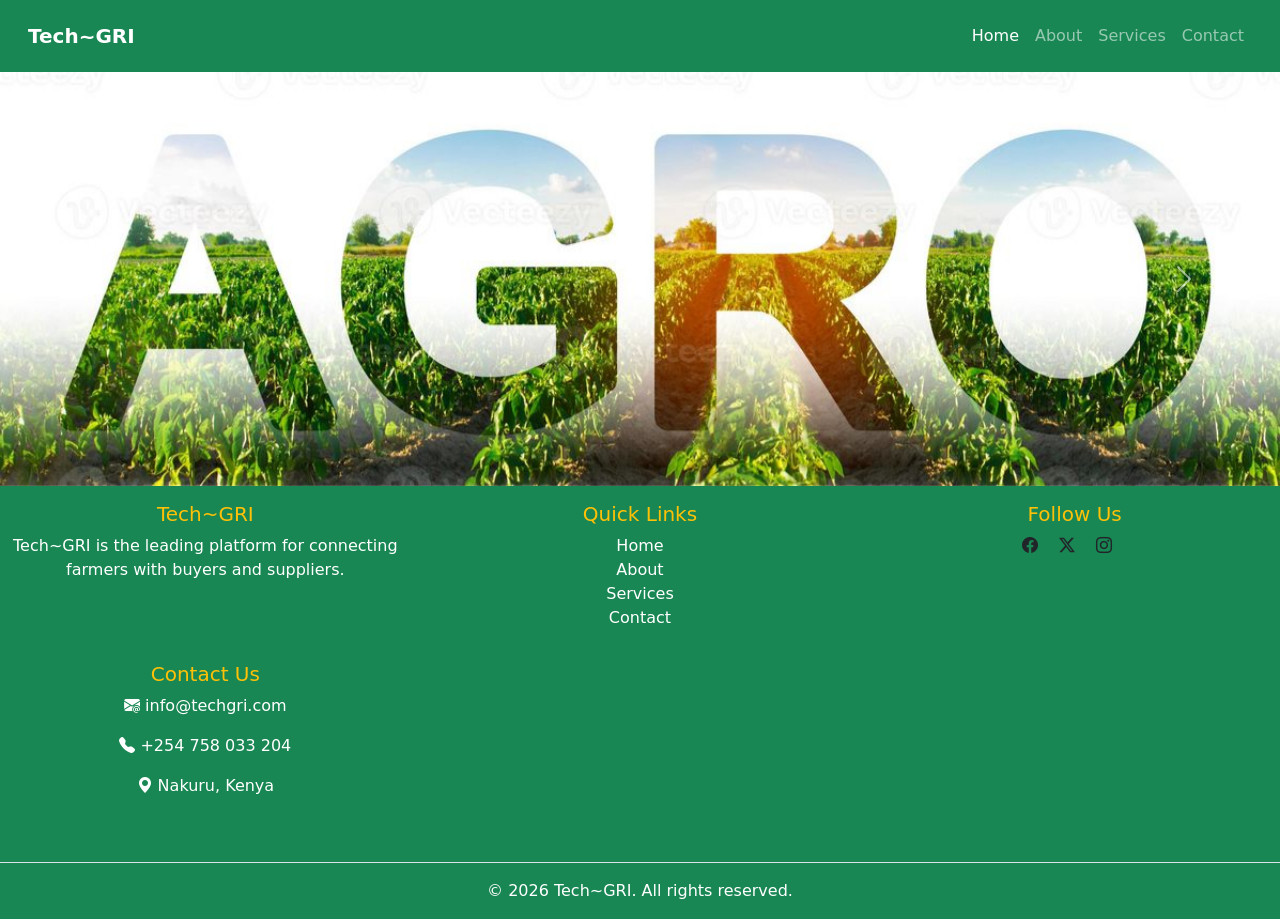
==== index.html @ 675d7405 "save" ====
<!DOCTYPE html>
<html lang="en">
<head>
    <meta charset="UTF-8">
    <meta name="viewport" content="width=device-width, initial-scale=1.0">
    <link rel="stylesheet" href="static/boostrap/css/bootstrap.min.css">
    <link rel="stylesheet" href="static/css/style.css">
    <link rel="stylesheet" href="https://cdn.jsdelivr.net/npm/bootstrap-icons@1.13.1/font/bootstrap-icons.min.css">
    <title>Tech~GRI</title>

</head>
<body>
    <nav class="navbar navbar-expand-lg bg-success navbar-dark p-3">
  <div class="container-fluid">
    <button class="navbar-toggler" type="button" data-bs-toggle="collapse" data-bs-target="#navbarTogglerDemo01" aria-controls="navbarTogglerDemo01" aria-expanded="false" aria-label="Toggle navigation">
      <span class="navbar-toggler-icon"></span>
    </button>
    <div class="collapse navbar-collapse" id="navbarTogglerDemo01">
      <a class="navbar-brand text-white fw-bold" href="index.html">Tech~GRI</a>
      <ul class="navbar-nav ms-auto mb-2 mb-lg-0">
        <li class="nav-item">
          <a class="nav-link active" aria-current="page" href="index.html">Home</a>
        </li>
        <li class="nav-item">
          <a class="nav-link" href="about.html">About</a>
        </li>
        <li class="nav-item">
          <a class="nav-link" href="services.html">Services</a>
        </li>
        <li class="nav-item">
          <a class="nav-link" href="contact.html">Contact</a>
        </li>
      </ul>
     
    </div>
  </div>
</nav>
<!-- carousel -->
 <div id="mycarousel" class="carousel slide">
    <div class="carousel-inner">
        <!-- slide -->
        <div class="carousel-item active">
            <img src="static/images/crops.jpg " class="d-block w-100"mit>
    </div>
    <!-- slide 2 -->
    <div class="carousel-item">
        <img src="static/images/code.jpg" class="d-block w-100"mit>
    </div>
    <!-- slide 3 -->
    <div class="carousel-item">
        <img src="static/images/calf.jpg" class="d-block w-100"mit>
    </div>
    <!-- slide 4 -->
    <div class="carousel-item">
        <img src="static/images/nat.jpg" class="d-block w-100" alt="Slide 4" mit>
    </div>
   </div>
   <!-- controls -->
    <button class="carousel-control-prev" type="button" data-bs-target="#mycarousel" data-bs-slide="prev">
        <span class="carousel-control-prev-icon"></span>
    </button>
    <button class="carousel-control-next" type="button" data-bs-target="#mycarousel" data-bs-slide="next">
        <span class="carousel-control-next-icon"></span>
    </button>
   </div>
 

  <!-- footer -->
<footer>
    <div  class="bg-success text-white text-center">
        <!-- row -->
        <div class="row">
            <!-- column 1 -->
            <div class="col-md-4">
                <h5 class="text-warning text-center pt-3">Tech~GRI</h5>
                <p>Tech~GRI is the leading platform for connecting farmers with buyers and suppliers.</p>
                
            </div>
            <!-- column 2 -->
            <div class="col-md-4">
                <h5 class="text-warning text-center pt-3">Quick Links</h5>
                <ul style="list-style-type: none; padding-left: 0;">
                    <li><a href="index.html" class="text-white text-decoration-none">Home</a></li>
                    <li><a href="about.html" class="text-white text-decoration-none">About</a></li>
                    <li><a href="services.html" class="text-white text-decoration-none">Services</a></li>
                    <li><a href="contact.html" class="text-white text-decoration-none">Contact</a></li>
                </ul>
                
            </div>
            <!-- column 3 -->
            <div class="col-md-4">
                <h5 class="text-warning text-center pt-3">Follow Us</h5>
                <a href="https://www.facebook.com" target="_blank"class="text-dark text-decoration-none me-3">
                <i class="bi bi-facebook"></i></a>
                <a href="https://www.twitter-x.com" target="_blank" class="text-dark text-decoration-none me-3">
                <i class="bi bi-twitter-x"></i></a>
                <a href="https://www.instagram.com/eph.ntus" target="_blank" class="text-dark text-decoration-none me-3">
                <i class="bi bi-instagram"></i></a>
            </div>
            <!-- column 4 -->
            <div class="col-md-4">
            <h5 class="text-warning text-center pt-3">Contact Us</h5>
            <p> <i class="bi bi-envelope-at-fill"></i> info@techgri.com</p>
            <p> <i class="bi bi-telephone-fill"></i> +254 758 033 204</p>
             <p> <i class="bi bi-geo-alt-fill"></i> Nakuru, Kenya</p>
            </div>
    <div class="text-center border-top mt-5 pt-3">
        <p>&copy; 2026 Tech~GRI. All rights reserved.</p>
    </div>
    </div>
    
    
</footer>   
    
    
   <script src="static/boostrap/js/bootstrap.min.js"></script>
</body>
</html>
---- static/css/style.css ----
.mit{
    height: 500px;
    object-fit: cover;
    width: 100%;
}
@media (max-width: 768px) {
    .mit{
        height: 300px;
    }
}
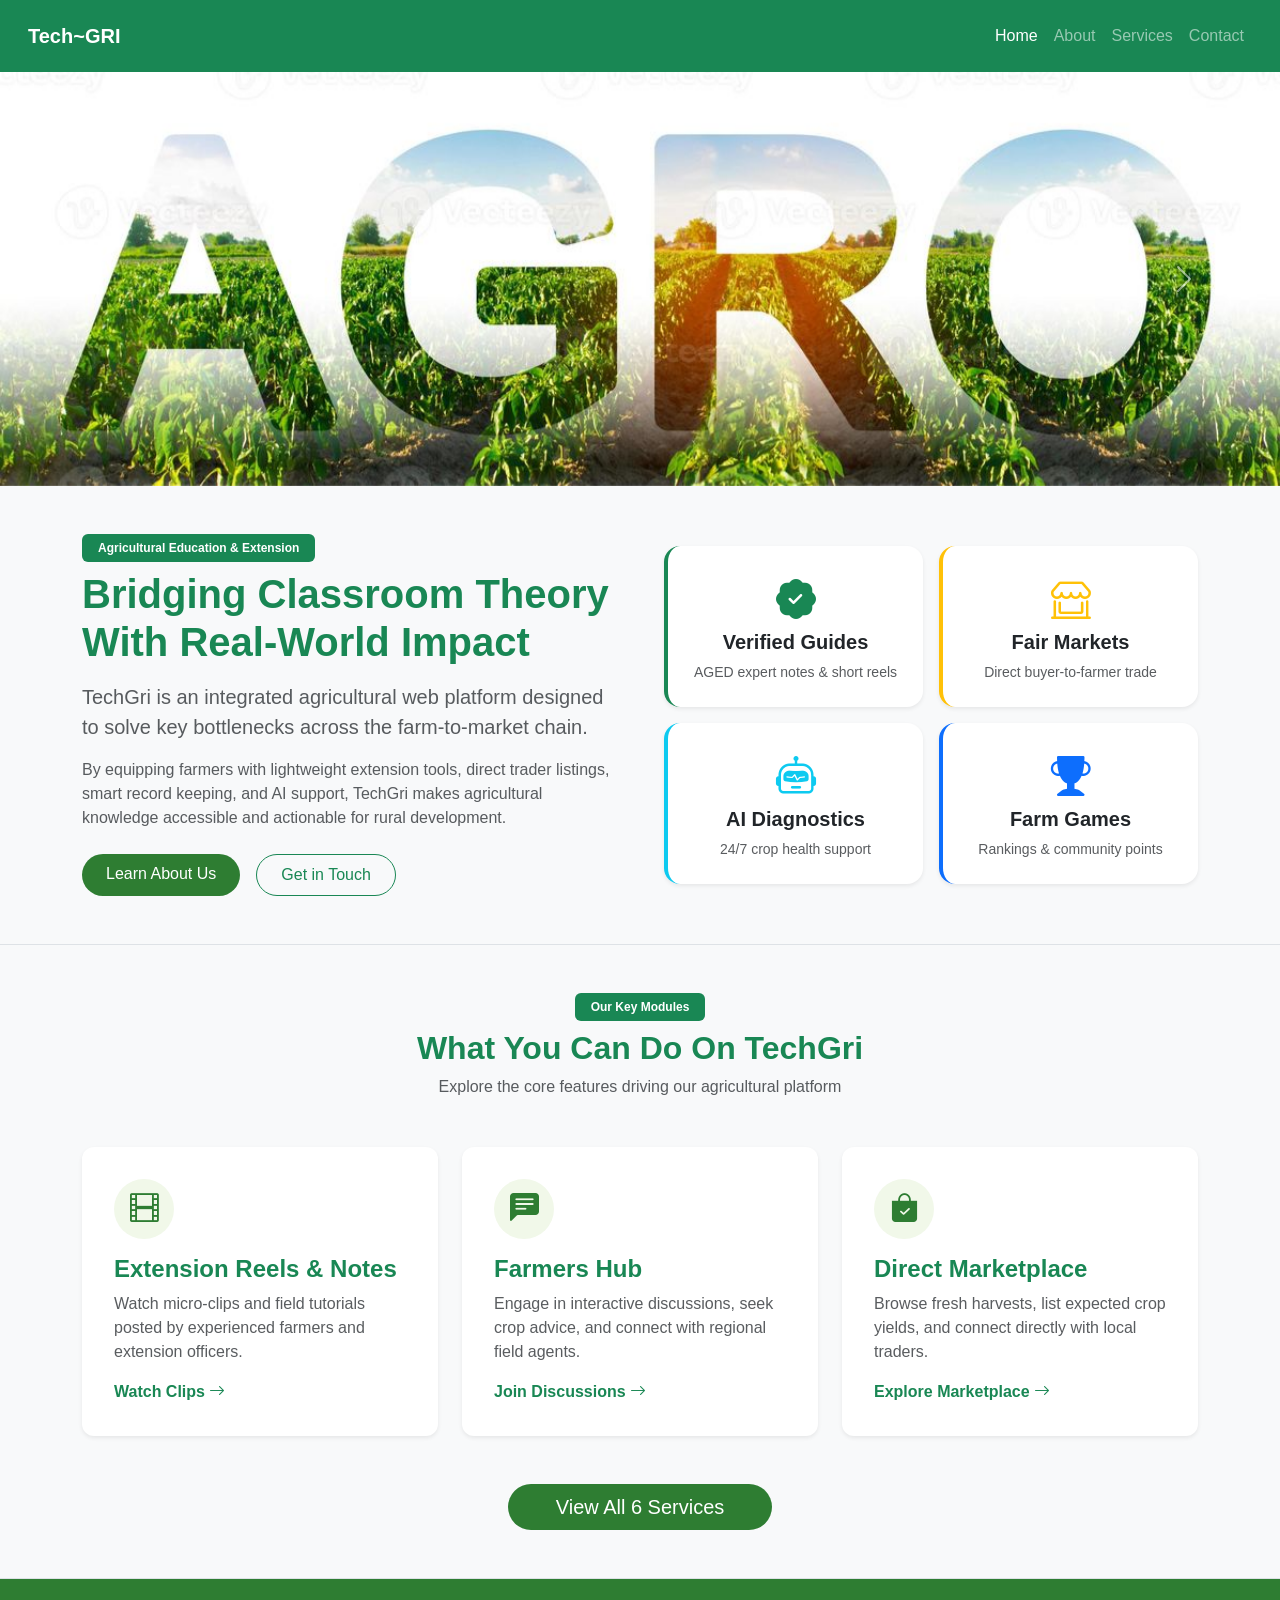
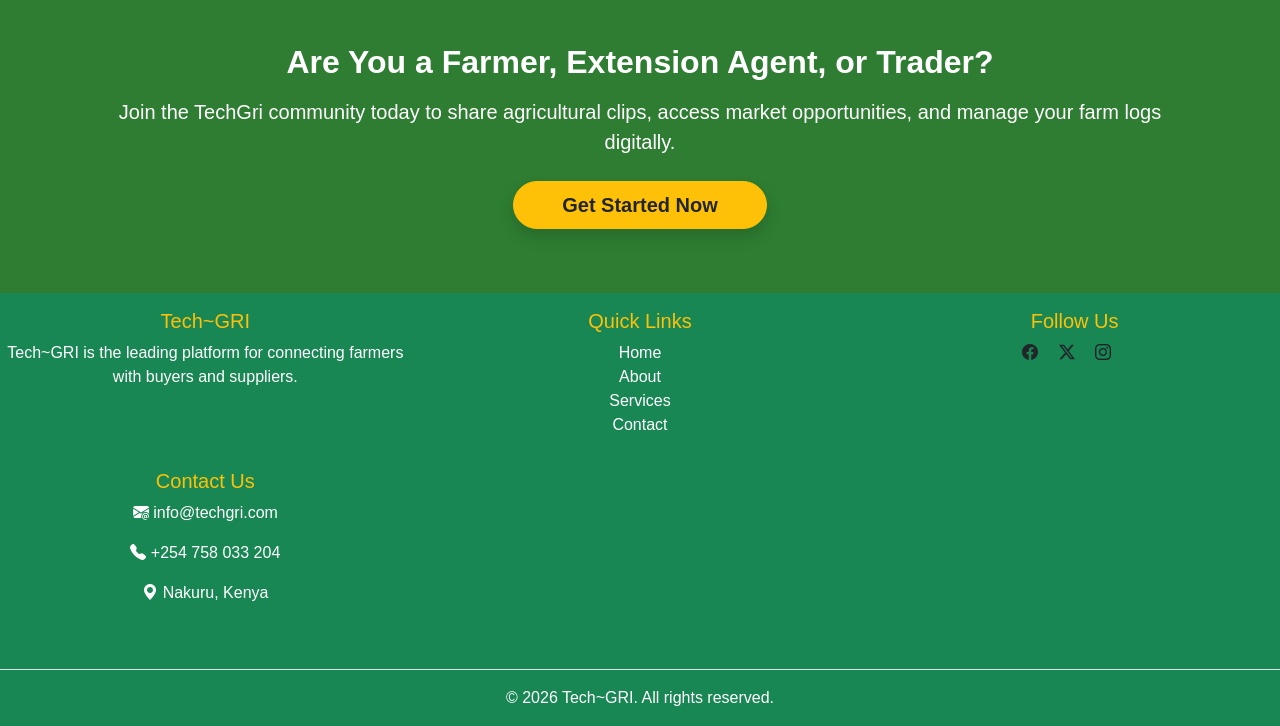
==== commit 67397506: "save" ====
--- a/index.html
+++ b/index.html
@@ -63,7 +63,121 @@
         <span class="carousel-control-next-icon"></span>
     </button>
    </div>
- 
+ <!-- Welcome / Key Concept Section -->
+  <section class="py-5 container">
+    <div class="row align-items-center g-5">
+      <div class="col-lg-6">
+        <span class="badge bg-success px-3 py-2 mb-2">Agricultural Education & Extension</span>
+        <h2 class="fw-bold text-success display-6">Bridging Classroom Theory With Real-World Impact</h2>
+        <p class="lead text-muted mt-3">TechGri is an integrated agricultural web platform designed to solve key bottlenecks across the farm-to-market chain.</p>
+        <p class="text-muted">By equipping farmers with lightweight extension tools, direct trader listings, smart record keeping, and AI support, TechGri makes agricultural knowledge accessible and actionable for rural development.</p>
+        <div class="d-flex gap-3 mt-4">
+          <a href="about.html" class="btn btn-techgri px-4 py-2 rounded-pill">Learn About Us</a>
+          <a href="contact.html" class="btn btn-outline-success px-4 py-2 rounded-pill">Get in Touch</a>
+        </div>
+      </div>
+      <div class="col-lg-6">
+        <div class="row g-3">
+          <div class="col-6">
+            <div class="p-4 bg-white rounded-4 shadow-sm text-center h-100 border-start border-4 border-success">
+              <i class="bi bi-patch-check-fill text-success fs-1 mb-2"></i>
+              <h5 class="fw-bold">Verified Guides</h5>
+              <p class="text-muted small mb-0">AGED expert notes & short reels</p>
+            </div>
+          </div>
+          <div class="col-6">
+            <div class="p-4 bg-white rounded-4 shadow-sm text-center h-100 border-start border-4 border-warning">
+              <i class="bi bi-shop-window text-warning fs-1 mb-2"></i>
+              <h5 class="fw-bold">Fair Markets</h5>
+              <p class="text-muted small mb-0">Direct buyer-to-farmer trade</p>
+            </div>
+          </div>
+          <div class="col-6">
+            <div class="p-4 bg-white rounded-4 shadow-sm text-center h-100 border-start border-4 border-info">
+              <i class="bi bi-robot text-info fs-1 mb-2"></i>
+              <h5 class="fw-bold">AI Diagnostics</h5>
+              <p class="text-muted small mb-0">24/7 crop health support</p>
+            </div>
+          </div>
+          <div class="col-6">
+            <div class="p-4 bg-white rounded-4 shadow-sm text-center h-100 border-start border-4 border-primary">
+              <i class="bi bi-trophy-fill text-primary fs-1 mb-2"></i>
+              <h5 class="fw-bold">Farm Games</h5>
+              <p class="text-muted small mb-0">Rankings & community points</p>
+            </div>
+          </div>
+        </div>
+      </div>
+    </div>
+  </section>
+
+  <!-- Highlighted Services Cards -->
+  <section class="py-5 bg-light border-top border-bottom">
+    <div class="container">
+      <div class="text-center mb-5">
+        <span class="badge bg-success px-3 py-2 mb-2">Our Key Modules</span>
+        <h2 class="fw-bold text-success">What You Can Do On TechGri</h2>
+        <p class="text-muted">Explore the core features driving our agricultural platform</p>
+      </div>
+
+      <div class="row g-4">
+        <!-- 1. Extension & Clips -->
+        <div class="col-md-6 col-lg-4">
+          <div class="card h-100 shadow-sm feature-card p-3">
+            <div class="card-body">
+              <div class="icon-box mb-3">
+                <i class="bi bi-film"></i>
+              </div>
+              <h4 class="fw-bold text-success">Extension Reels & Notes</h4>
+              <p class="card-text text-muted">Watch micro-clips and field tutorials posted by experienced farmers and extension officers.</p>
+              <a href="services.html#reels-section" class="text-success fw-bold text-decoration-none">Watch Clips <i class="bi bi-arrow-right"></i></a>
+            </div>
+          </div>
+        </div>
+
+        <!-- 2. Farmers Hub -->
+        <div class="col-md-6 col-lg-4">
+          <div class="card h-100 shadow-sm feature-card p-3">
+            <div class="card-body">
+              <div class="icon-box mb-3">
+                <i class="bi bi-chat-left-text-fill"></i>
+              </div>
+              <h4 class="fw-bold text-success">Farmers Hub</h4>
+              <p class="card-text text-muted">Engage in interactive discussions, seek crop advice, and connect with regional field agents.</p>
+              <a href="services.html" class="text-success fw-bold text-decoration-none">Join Discussions <i class="bi bi-arrow-right"></i></a>
+            </div>
+          </div>
+        </div>
+
+        <!-- 3. Marketplace -->
+        <div class="col-md-6 col-lg-4">
+          <div class="card h-100 shadow-sm feature-card p-3">
+            <div class="card-body">
+              <div class="icon-box mb-3">
+                <i class="bi bi-bag-check-fill"></i>
+              </div>
+              <h4 class="fw-bold text-success">Direct Marketplace</h4>
+              <p class="card-text text-muted">Browse fresh harvests, list expected crop yields, and connect directly with local traders.</p>
+              <a href="services.html" class="text-success fw-bold text-decoration-none">Explore Marketplace <i class="bi bi-arrow-right"></i></a>
+            </div>
+          </div>
+        </div>
+      </div>
+
+      <div class="text-center mt-5">
+        <a href="services.html" class="btn btn-techgri btn-lg rounded-pill px-5">View All 6 Services</a>
+      </div>
+    </div>
+  </section>
+
+  <!-- Community Call-to-Action Banner -->
+  <section class="py-5 bg-techgri text-white text-center">
+    <div class="container my-3">
+      <h2 class="fw-bold mb-3">Are You a Farmer, Extension Agent, or Trader?</h2>
+      <p class="lead mb-4 max-w-700 mx-auto">Join the TechGri community today to share agricultural clips, access market opportunities, and manage your farm logs digitally.</p>
+      <a href="contact.html" class="btn btn-warning text-dark fw-bold btn-lg rounded-pill px-5 shadow">Get Started Now</a>
+    </div>
+  </section>
 
   <!-- footer -->
 <footer>
--- a/static/css/style.css
+++ b/static/css/style.css
@@ -7,4 +7,86 @@
     .mit{
         height: 300px;
     }
-}+}
+:root {
+      --techgri-green: #2e7d32;
+      --techgri-dark: #1b5e20;
+      --techgri-accent: #f9a825;
+      --techgri-light: #f1f8e9;
+    }
+    body {
+      background-color: #f8f9fa;
+      font-family: 'Segoe UI', Tahoma, Geneva, Verdana, sans-serif;
+    }
+    .bg-techgri {
+      background-color: var(--techgri-green) !important;
+    }
+    .btn-techgri {
+      background-color: var(--techgri-green);
+      color: white;
+      border: none;
+    }
+    .btn-techgri:hover {
+      background-color: var(--techgri-dark);
+      color: white;
+    }
+    /* Feature Card Hover Effects */
+    .feature-card {
+      border: none;
+      border-radius: 12px;
+      transition: transform 0.3s ease, box-shadow 0.3s ease;
+    }
+    .feature-card:hover {
+      transform: translateY(-6px);
+      box-shadow: 0 12px 24px rgba(0, 0, 0, 0.12) !important;
+    }
+    .icon-box {
+      width: 60px;
+      height: 60px;
+      background-color: var(--techgri-light);
+      color: var(--techgri-green);
+      border-radius: 50%;
+      display: flex;
+      align-items: center;
+      justify-content: center;
+      font-size: 1.8rem;
+    }
+    .service-card {
+      transition: transform 0.3s ease, box-shadow 0.3s ease;
+      border: none;
+      border-radius: 12px;
+    }
+    .service-card:hover {
+      transform: translateY(-6px);
+      box-shadow: 0 12px 24px rgba(0, 0, 0, 0.15) !important;
+    }
+    .icon-wrapper {
+      width: 65px;
+      height: 65px;
+      background-color: var(--techgri-light);
+      color: var(--techgri-green);
+      border-radius: 50%;
+      display: flex;
+      align-items: center;
+      justify-content: center;
+      font-size: 1.8rem;
+    }
+    .reel-card {
+      border: none;
+      border-radius: 12px;
+      overflow: hidden;
+    }
+    .reel-thumb {
+      height: 220px;
+      background-size: cover;
+      background-position: center;
+      position: relative;
+    }
+    .about-card {
+      border: none;
+      border-radius: 12px;
+      transition: transform 0.3s ease;
+    }
+    .about-card:hover {
+      transform: translateY(-5px);
+    }
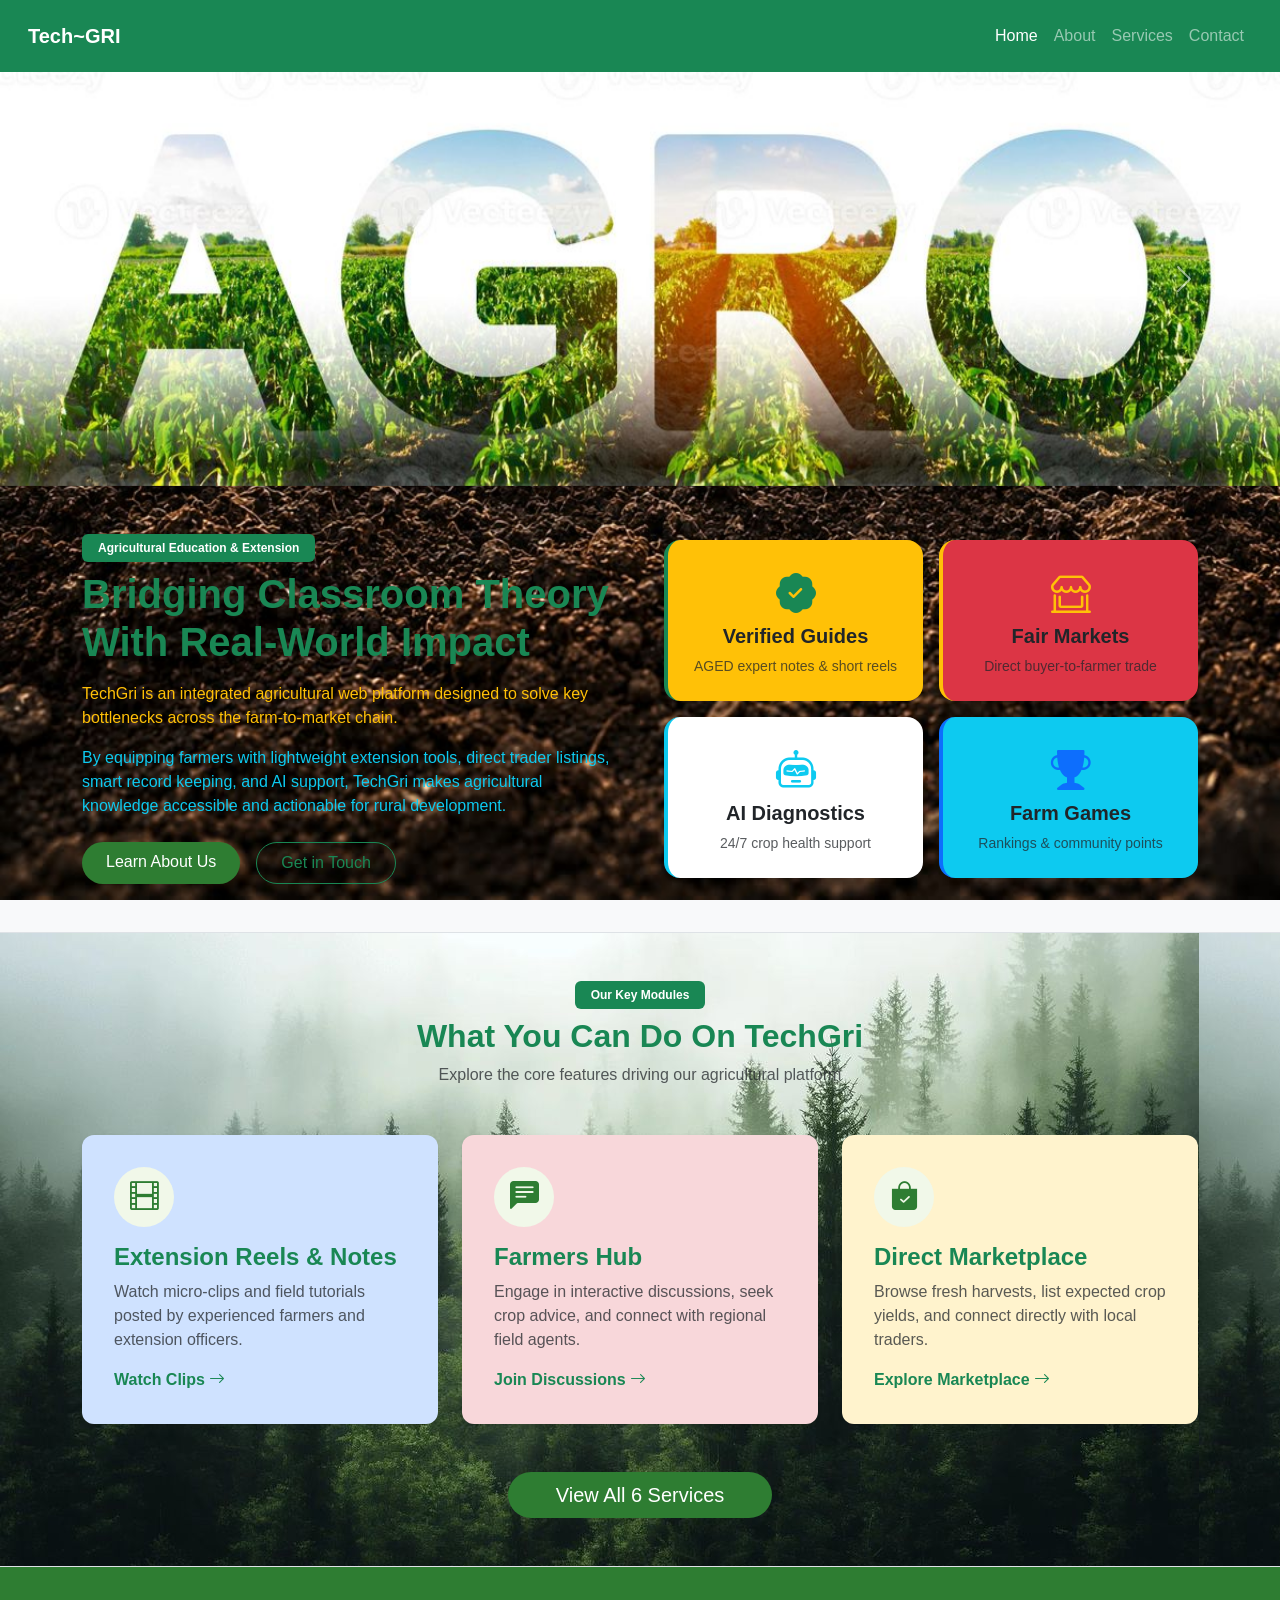
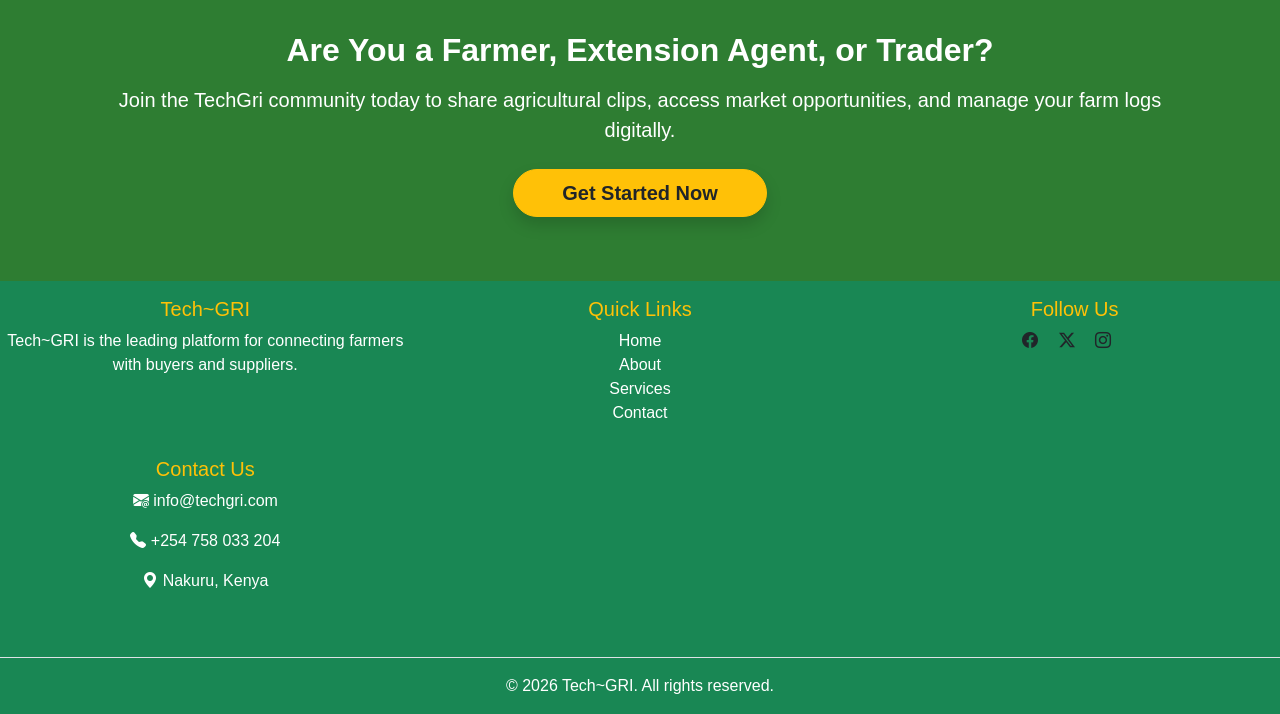
==== commit c06ca145: "save" ====
--- a/index.html
+++ b/index.html
@@ -7,6 +7,14 @@
     <link rel="stylesheet" href="static/css/style.css">
     <link rel="stylesheet" href="https://cdn.jsdelivr.net/npm/bootstrap-icons@1.13.1/font/bootstrap-icons.min.css">
     <title>Tech~GRI</title>
+    <style>
+       body {
+  background-image: url('static/images/soil.jpg');
+  background-repeat: no-repeat;
+  background-attachment: fixed;  
+  background-size: cover;
+    }
+    </style>
 
 </head>
 <body>
@@ -69,24 +77,42 @@
       <div class="col-lg-6">
         <span class="badge bg-success px-3 py-2 mb-2">Agricultural Education & Extension</span>
         <h2 class="fw-bold text-success display-6">Bridging Classroom Theory With Real-World Impact</h2>
-        <p class="lead text-muted mt-3">TechGri is an integrated agricultural web platform designed to solve key bottlenecks across the farm-to-market chain.</p>
-        <p class="text-muted">By equipping farmers with lightweight extension tools, direct trader listings, smart record keeping, and AI support, TechGri makes agricultural knowledge accessible and actionable for rural development.</p>
+        <p class="text-warning mt-3">TechGri is an integrated agricultural web platform designed to solve key bottlenecks across the farm-to-market chain.</p>
+        <p class="text-info">By equipping farmers with lightweight extension tools, direct trader listings, smart record keeping, and AI support, TechGri makes agricultural knowledge accessible and actionable for rural development.</p>
         <div class="d-flex gap-3 mt-4">
-          <a href="about.html" class="btn btn-techgri px-4 py-2 rounded-pill">Learn About Us</a>
+          <a href="about.html" class="btn btn-techgri px-4 py-2 rounded-pill" data-bs-toggle="modal" data-bs-target="#mymodal">Learn About Us</a>
+          <!-- modal -->
+           <div class="modal fade" id="mymodal" tabindex="-1" aria-labelledby="exampleModalLabel" aria-hidden="true">
+  <div class="modal-dialog">
+    <div class="modal-content">
+      <div class="modal-header">
+        <h1 class="modal-title fs-5" id="exampleModalLabel">Tech~GRI</h1>
+        <button type="button" class="btn-close" data-bs-dismiss="modal" aria-label="Close"></button>
+      </div>
+      <div class="modal-body">
+        <p>TechGri is an integrated agricultural web platform designed to solve key bottlenecks across the farm-to-market chain.</p>
+      </div>
+      <div class="modal-footer">
+        <button type="button" class="btn btn-secondary" data-bs-dismiss="modal">Close</button>
+        <button type="button" class="btn btn-primary">Save changes</button>
+      </div>
+    </div>
+  </div>
+</div>
           <a href="contact.html" class="btn btn-outline-success px-4 py-2 rounded-pill">Get in Touch</a>
         </div>
       </div>
       <div class="col-lg-6">
         <div class="row g-3">
           <div class="col-6">
-            <div class="p-4 bg-white rounded-4 shadow-sm text-center h-100 border-start border-4 border-success">
+            <div class="p-4 bg-warning rounded-4 shadow-sm text-center h-100 border-start border-4 border-success">
               <i class="bi bi-patch-check-fill text-success fs-1 mb-2"></i>
               <h5 class="fw-bold">Verified Guides</h5>
               <p class="text-muted small mb-0">AGED expert notes & short reels</p>
             </div>
           </div>
           <div class="col-6">
-            <div class="p-4 bg-white rounded-4 shadow-sm text-center h-100 border-start border-4 border-warning">
+            <div class="p-4 bg-danger rounded-4 shadow-sm text-center h-100 border-start border-4 border-warning">
               <i class="bi bi-shop-window text-warning fs-1 mb-2"></i>
               <h5 class="fw-bold">Fair Markets</h5>
               <p class="text-muted small mb-0">Direct buyer-to-farmer trade</p>
@@ -100,7 +126,7 @@
             </div>
           </div>
           <div class="col-6">
-            <div class="p-4 bg-white rounded-4 shadow-sm text-center h-100 border-start border-4 border-primary">
+            <div class="p-4 bg-info rounded-4 shadow-sm text-center h-100 border-start border-4 border-primary">
               <i class="bi bi-trophy-fill text-primary fs-1 mb-2"></i>
               <h5 class="fw-bold">Farm Games</h5>
               <p class="text-muted small mb-0">Rankings & community points</p>
@@ -112,7 +138,7 @@
   </section>
 
   <!-- Highlighted Services Cards -->
-  <section class="py-5 bg-light border-top border-bottom">
+  <section class="py-5 bg-light border-top border-bottom" style="background-image: url(static/images/a.jpg);">
     <div class="container">
       <div class="text-center mb-5">
         <span class="badge bg-success px-3 py-2 mb-2">Our Key Modules</span>
@@ -123,8 +149,8 @@
       <div class="row g-4">
         <!-- 1. Extension & Clips -->
         <div class="col-md-6 col-lg-4">
-          <div class="card h-100 shadow-sm feature-card p-3">
-            <div class="card-body">
+          <div class="card h-100 shadow-sm feature-card p-3 bg-primary-subtle">
+            <div class="card-body ">
               <div class="icon-box mb-3">
                 <i class="bi bi-film"></i>
               </div>
@@ -137,7 +163,7 @@
 
         <!-- 2. Farmers Hub -->
         <div class="col-md-6 col-lg-4">
-          <div class="card h-100 shadow-sm feature-card p-3">
+          <div class="card h-100 shadow-sm feature-card p-3 bg-danger-subtle">
             <div class="card-body">
               <div class="icon-box mb-3">
                 <i class="bi bi-chat-left-text-fill"></i>
@@ -151,7 +177,7 @@
 
         <!-- 3. Marketplace -->
         <div class="col-md-6 col-lg-4">
-          <div class="card h-100 shadow-sm feature-card p-3">
+          <div class="card h-100 shadow-sm feature-card p-3 bg-warning-subtle">
             <div class="card-body">
               <div class="icon-box mb-3">
                 <i class="bi bi-bag-check-fill"></i>
--- a/static/css/style.css
+++ b/static/css/style.css
@@ -89,4 +89,13 @@
     }
     .about-card:hover {
       transform: translateY(-5px);
-    }+    }
+    #about-title {
+      color: rgb(222, 114, 6);
+      font-weight: bold;
+    }
+    #about-subtitle {
+      color: rgb(255, 255, 0);
+      font-weight: bold;
+    }
+  
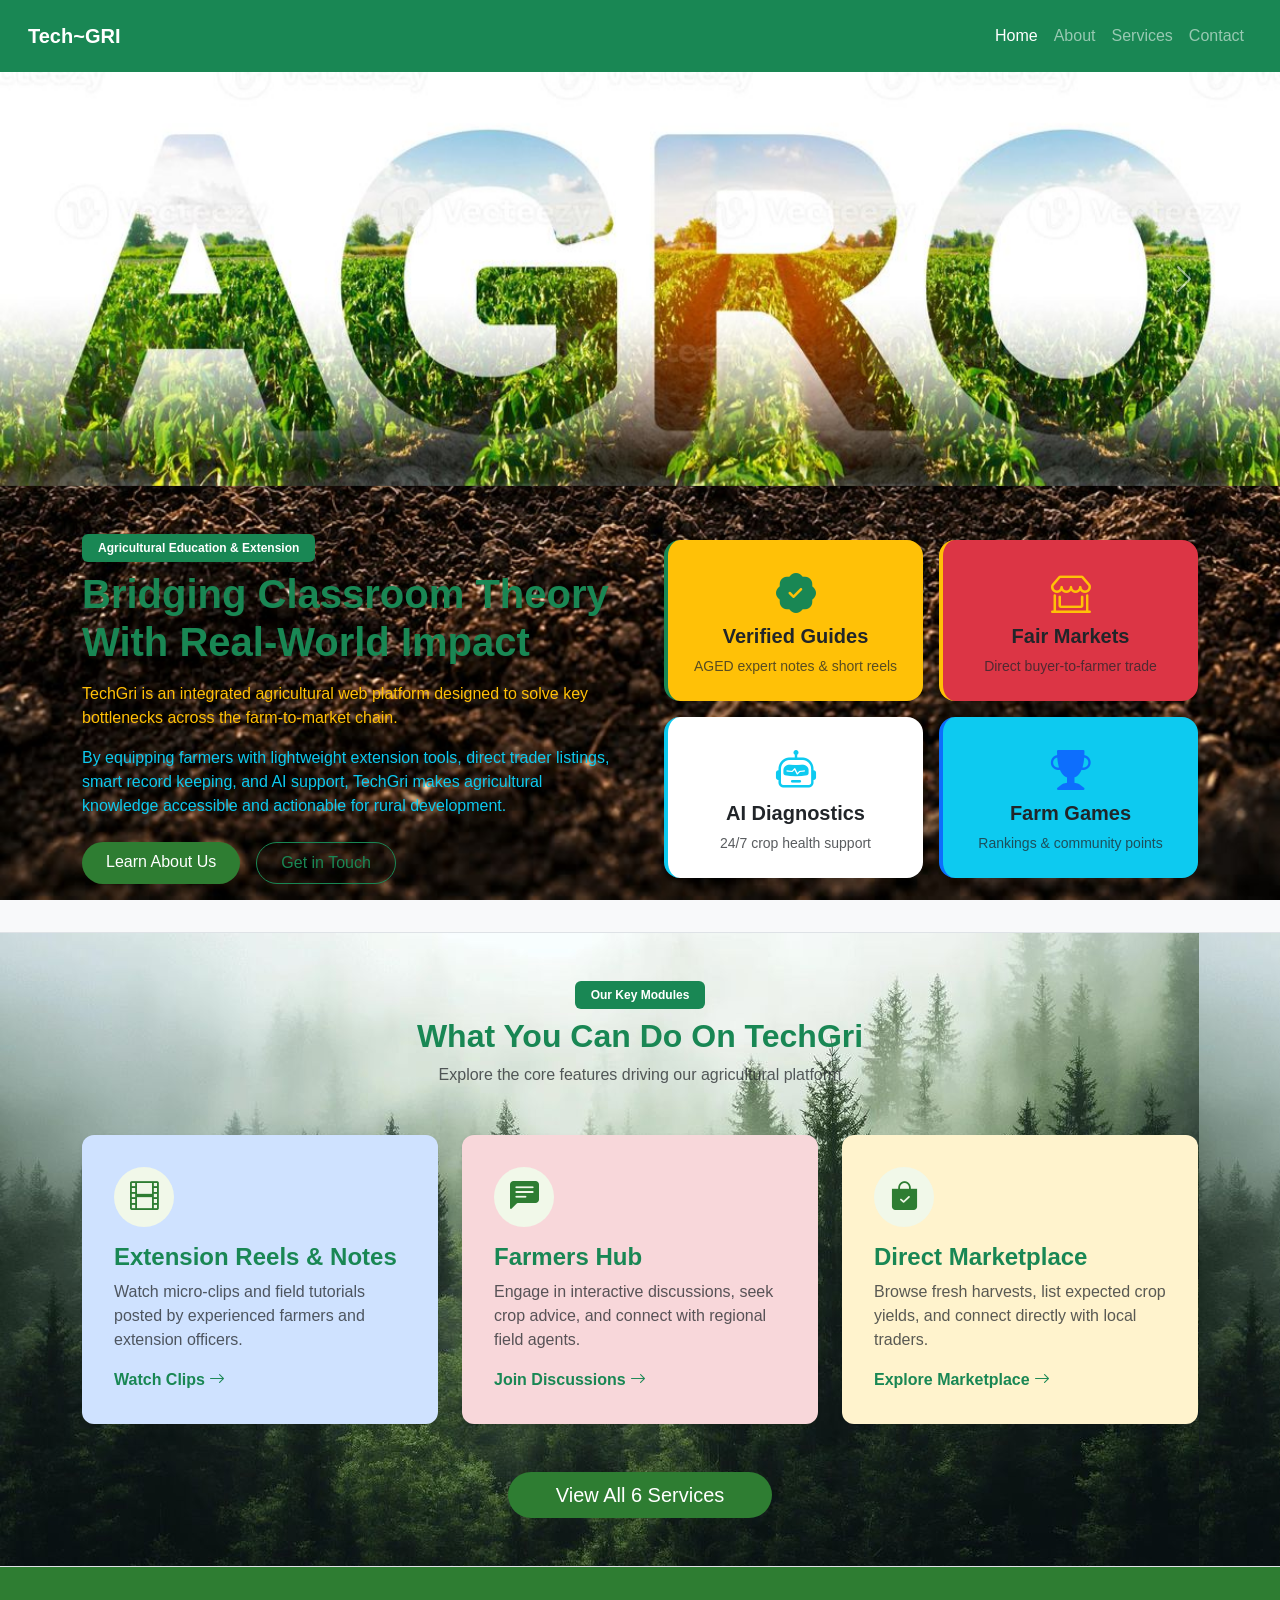
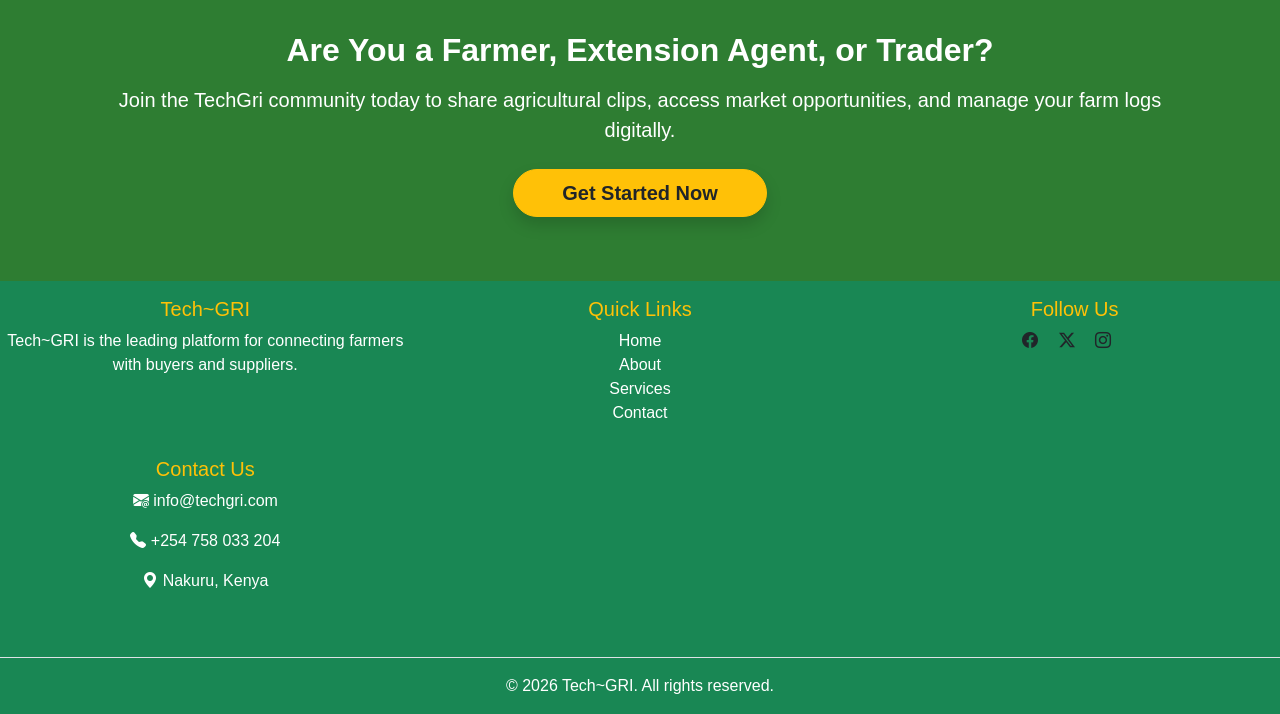
==== commit 01c18d93: "save" ====
--- a/index.html
+++ b/index.html
@@ -6,6 +6,8 @@
     <link rel="stylesheet" href="static/boostrap/css/bootstrap.min.css">
     <link rel="stylesheet" href="static/css/style.css">
     <link rel="stylesheet" href="https://cdn.jsdelivr.net/npm/bootstrap-icons@1.13.1/font/bootstrap-icons.min.css">
+    <!-- favicon -->
+    <link href="static/images/techgri.jpg" rel="icon">
     <title>Tech~GRI</title>
     <style>
        body {
--- a/static/css/style.css
+++ b/static/css/style.css
@@ -1,3 +1,4 @@
+@charset "UTF-8";
 .mit{
     height: 500px;
     object-fit: cover;
@@ -98,4 +99,12 @@
       color: rgb(255, 255, 0);
       font-weight: bold;
     }
-  +html, body {
+  max-width: 100%;
+  overflow-x: hidden;
+}
+img {
+  max-width: 100%;
+  height: auto;
+  display: block;
+}
